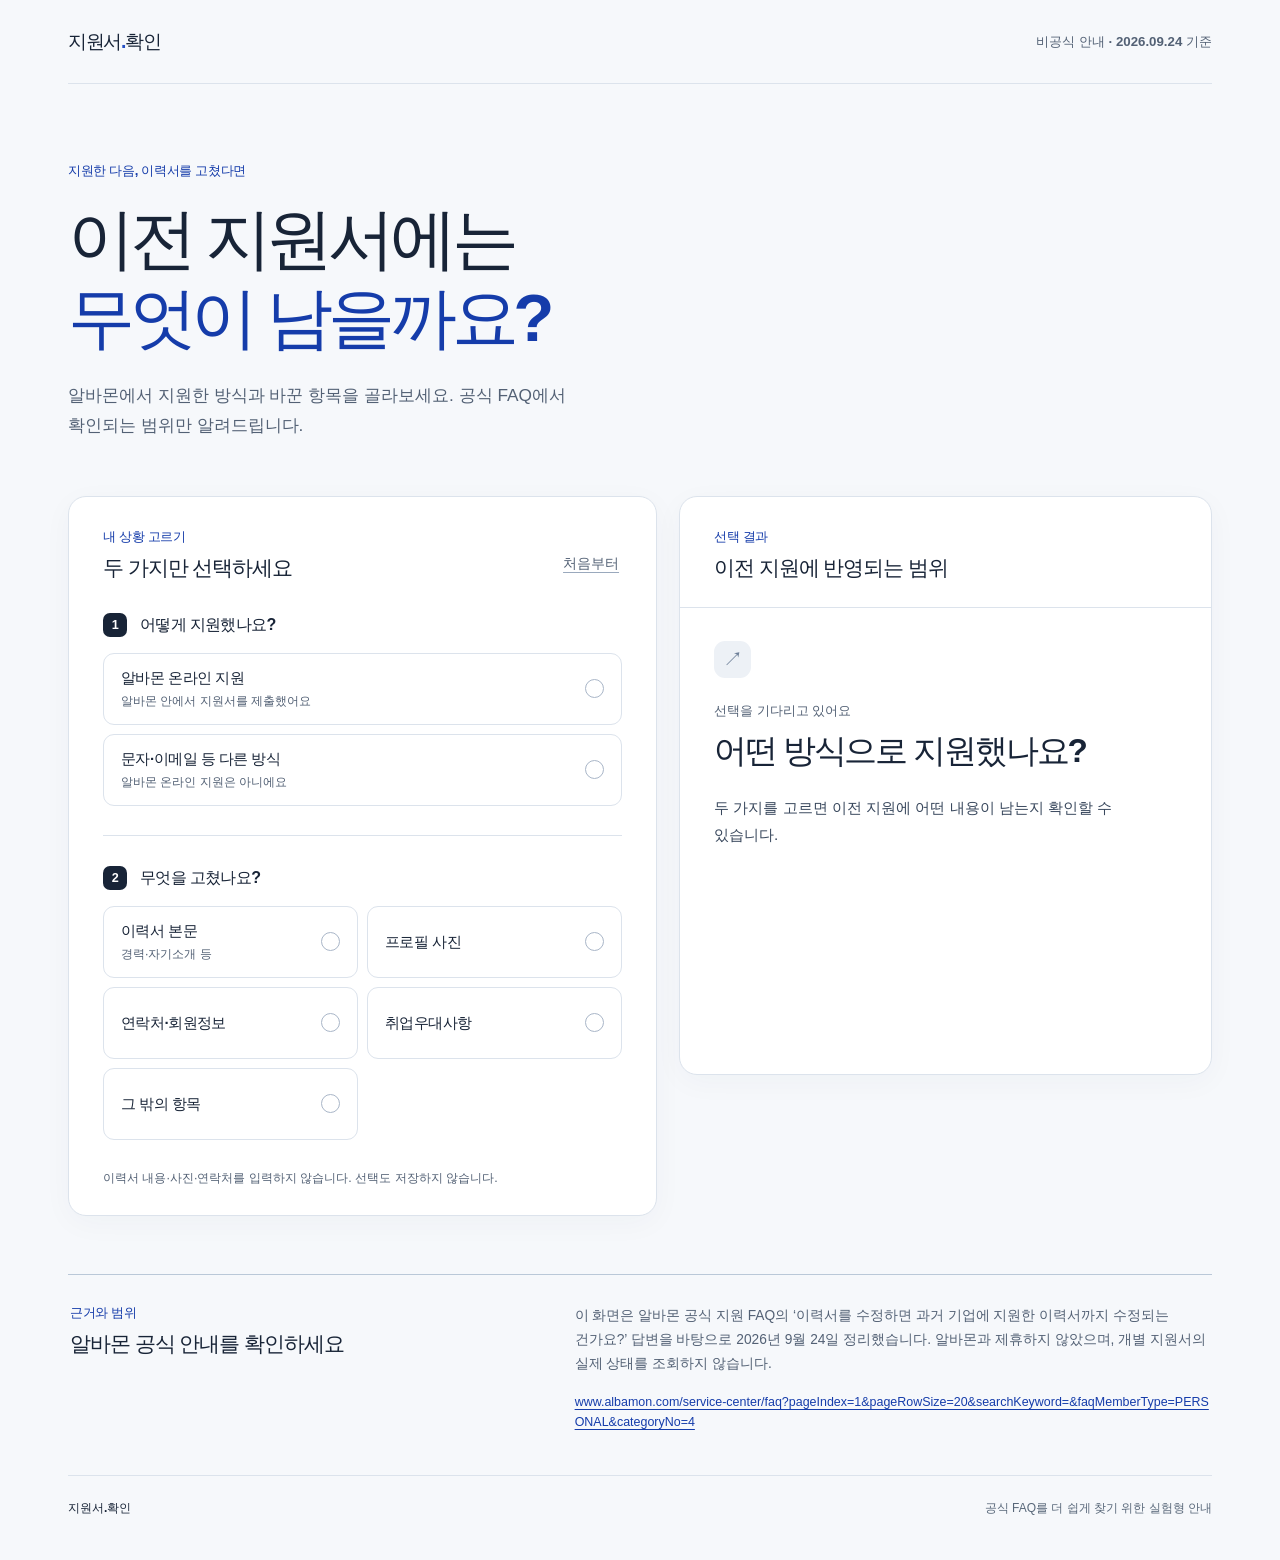
==== index.html @ f2a23b18 "Launch exploratory resume change guide" ====
<!doctype html>
<html lang="ko">
  <head>
    <meta charset="utf-8" />
    <meta name="viewport" content="width=device-width, initial-scale=1" />
    <meta http-equiv="Content-Security-Policy" content="default-src 'self'; script-src 'self'; style-src 'self'; img-src 'self' data:; connect-src 'none'; object-src 'none'; base-uri 'self'; form-action 'none'" />
    <meta name="theme-color" content="#f6f8fb" />
    <meta name="description" content="알바몬 지원 뒤 이력서를 고쳤다면 이전 지원에 무엇이 반영될까요? 지원 방식과 변경 항목을 선택해 공식 FAQ의 해당 설명을 확인하세요." />
    <meta property="og:type" content="website" />
    <meta property="og:locale" content="ko_KR" />
    <meta property="og:title" content="이전 지원서에는 무엇이 남을까요?" />
    <meta property="og:description" content="알바몬 온라인 지원 뒤 이력서 본문·사진·연락처·취업우대사항 수정 영향 안내. 공식 FAQ에 근거한 비공식 시제품입니다." />
    <meta property="og:url" content="https://chaaany.github.io/resume-after-apply/" />
    <meta property="og:image" content="https://chaaany.github.io/resume-after-apply/og.png" />
    <meta name="twitter:card" content="summary_large_image" />
    <link rel="canonical" href="https://chaaany.github.io/resume-after-apply/" />
    <link rel="icon" type="image/svg+xml" href="./favicon.svg" />
    <title>지원 후 이력서 수정, 이전 지원엔 어떻게 보일까?</title>
    <link rel="stylesheet" href="./styles.css" />
    <script type="module" src="./app.mjs"></script>
  </head>
  <body>
    <a class="skip-link" href="#main">본문으로 건너뛰기</a>
    <div class="page-shell">
      <header class="site-header">
        <a class="site-name" href="./" aria-label="지원서 확인, 처음으로">지원서<span class="site-name-dot" aria-hidden="true">.</span>확인</a>
        <span class="header-note">비공식 안내 · 2026.09.24 기준</span>
      </header>

      <main id="main">
        <div class="intro">
          <p class="eyebrow">지원한 다음, 이력서를 고쳤다면</p>
          <h1>이전 지원서에는<br /><span>무엇이 남을까요?</span></h1>
          <p class="intro-copy">알바몬에서 지원한 방식과 바꾼 항목을 골라보세요. 공식 FAQ에서 확인되는 범위만 알려드립니다.</p>
        </div>

        <div class="workspace">
          <section class="selector-panel" aria-labelledby="selection-title">
            <div class="section-heading">
              <div>
                <p class="section-label">내 상황 고르기</p>
                <h2 id="selection-title">두 가지만 선택하세요</h2>
              </div>
              <button id="reset-choice" class="reset-button" type="button">처음부터</button>
            </div>

            <form id="decision-form">
              <fieldset class="choice-group">
                <legend><span class="question-order">1</span> 어떻게 지원했나요?</legend>
                <div class="choice-list">
                  <label class="choice"><input type="radio" name="method" value="online" /><span class="choice-copy"><strong>알바몬 온라인 지원</strong><small>알바몬 안에서 지원서를 제출했어요</small></span><span class="choice-indicator" aria-hidden="true"></span></label>
                  <label class="choice"><input type="radio" name="method" value="other" /><span class="choice-copy"><strong>문자·이메일 등 다른 방식</strong><small>알바몬 온라인 지원은 아니에요</small></span><span class="choice-indicator" aria-hidden="true"></span></label>
                </div>
              </fieldset>

              <fieldset class="choice-group choice-group--last">
                <legend><span class="question-order">2</span> 무엇을 고쳤나요?</legend>
                <div class="choice-list choice-list--compact">
                  <label class="choice"><input type="radio" name="change" value="body" /><span class="choice-copy"><strong>이력서 본문</strong><small>경력·자기소개 등</small></span><span class="choice-indicator" aria-hidden="true"></span></label>
                  <label class="choice"><input type="radio" name="change" value="photo" /><span class="choice-copy"><strong>프로필 사진</strong></span><span class="choice-indicator" aria-hidden="true"></span></label>
                  <label class="choice"><input type="radio" name="change" value="contact" /><span class="choice-copy"><strong>연락처·회원정보</strong></span><span class="choice-indicator" aria-hidden="true"></span></label>
                  <label class="choice"><input type="radio" name="change" value="preference" /><span class="choice-copy"><strong>취업우대사항</strong></span><span class="choice-indicator" aria-hidden="true"></span></label>
                  <label class="choice"><input type="radio" name="change" value="other" /><span class="choice-copy"><strong>그 밖의 항목</strong></span><span class="choice-indicator" aria-hidden="true"></span></label>
                </div>
              </fieldset>
            </form>
            <p class="privacy-note">이력서 내용·사진·연락처를 입력하지 않습니다. 선택도 저장하지 않습니다.</p>
          </section>

          <section class="answer-panel" aria-labelledby="answer-heading">
            <div class="answer-header">
              <p class="section-label">선택 결과</p>
              <h2 id="answer-heading">이전 지원에 반영되는 범위</h2>
            </div>
            <div id="result-content" class="result-content" aria-live="polite" aria-atomic="true"></div>
            <noscript><p class="noscript-note">결과를 보려면 브라우저에서 JavaScript를 켜주세요. 아래 공식 FAQ에서는 바로 내용을 확인할 수 있습니다.</p></noscript>
          </section>
        </div>

        <aside class="source-note" aria-labelledby="source-title">
          <div>
            <p class="section-label">근거와 범위</p>
            <h2 id="source-title">알바몬 공식 안내를 확인하세요</h2>
          </div>
          <div class="source-detail">
            <p>이 화면은 알바몬 공식 지원 FAQ의 ‘이력서를 수정하면 과거 기업에 지원한 이력서까지 수정되는 건가요?’ 답변을 바탕으로 2026년 9월 24일 정리했습니다. 알바몬과 제휴하지 않았으며, 개별 지원서의 실제 상태를 조회하지 않습니다.</p>
            <p class="source-url"><a href="https://www.albamon.com/service-center/faq?pageIndex=1&amp;pageRowSize=20&amp;searchKeyword=&amp;faqMemberType=PERSONAL&amp;categoryNo=4" target="_blank" rel="noopener noreferrer">www.albamon.com/service-center/faq?pageIndex=1&amp;pageRowSize=20&amp;searchKeyword=&amp;faqMemberType=PERSONAL&amp;categoryNo=4</a></p>
          </div>
        </aside>
      </main>

      <footer class="site-footer"><span>지원서.확인</span><span>공식 FAQ를 더 쉽게 찾기 위한 실험형 안내</span></footer>
    </div>
  </body>
</html>
---- styles.css ----
:root {
  color-scheme: light;
  --ink: #182437;
  --muted: #536175;
  --line: #dce3ec;
  --blue: #254fc4;
  --blue-dark: #153caa;
  --blue-pale: #edf3ff;
  --surface: #ffffff;
  --canvas: #f6f8fb;
  --unknown: #83501d;
  --unknown-pale: #fff5e7;
  font-family: -apple-system, BlinkMacSystemFont, "Apple SD Gothic Neo", "Malgun Gothic", "Noto Sans KR", sans-serif;
  font-synthesis: none;
}

* { box-sizing: border-box; }
html { scroll-behavior: smooth; }
body { margin: 0; color: var(--ink); background: var(--canvas); }
button, input { font: inherit; }
a { color: var(--blue-dark); }

.skip-link {
  position: fixed;
  z-index: 10;
  top: -4rem;
  left: 1rem;
  padding: .7rem 1rem;
  background: var(--ink);
  color: white;
}
.skip-link:focus { top: 1rem; }

.page-shell { max-width: 1220px; margin: 0 auto; padding: 0 38px; }
.site-header {
  display: flex;
  align-items: center;
  justify-content: space-between;
  gap: 1rem;
  min-height: 84px;
  border-bottom: 1px solid var(--line);
}
.site-name {
  text-decoration: none;
  color: var(--ink);
  font-size: 1.21rem;
  font-weight: 800;
  letter-spacing: -.07em;
  white-space: nowrap;
}
.site-name-dot { color: var(--blue); }
.header-note { color: var(--muted); font-size: .83rem; font-weight: 600; text-align: right; }

.intro { max-width: 770px; padding: 78px 0 56px; }
.eyebrow, .section-label {
  margin: 0;
  color: var(--blue-dark);
  font-size: .82rem;
  font-weight: 800;
  letter-spacing: -.025em;
}
.eyebrow { margin-bottom: 20px; }
.intro h1 {
  margin: 0;
  font-size: clamp(2.5rem, 5.25vw, 4.9rem);
  font-weight: 800;
  letter-spacing: -.079em;
  line-height: 1.17;
  word-break: keep-all;
}
.intro h1 span { color: var(--blue-dark); }
.intro-copy { max-width: 560px; margin: 24px 0 0; color: var(--muted); font-size: 1.08rem; line-height: 1.7; word-break: keep-all; }

.workspace { display: grid; grid-template-columns: minmax(0, 1.05fr) minmax(0, .95fr); gap: 22px; align-items: start; }
.selector-panel, .answer-panel { min-width: 0; border: 1px solid var(--line); border-radius: 18px; background: var(--surface); box-shadow: 0 7px 30px rgba(26, 48, 91, .035); }
.selector-panel { padding: 31px 34px 27px; }
.section-heading { display: flex; align-items: end; justify-content: space-between; gap: 12px; }
.section-heading h2, .answer-header h2, .source-note h2 { margin: 8px 0 0; font-size: 1.32rem; line-height: 1.35; letter-spacing: -.05em; }
.reset-button {
  flex: 0 0 auto;
  border: 0;
  padding: 10px 3px;
  background: transparent;
  color: var(--muted);
  font-size: .87rem;
  font-weight: 700;
  text-decoration: underline;
  text-decoration-color: #9aa9bd;
  text-underline-offset: 4px;
  cursor: pointer;
}
.reset-button:hover { color: var(--ink); }
.reset-button:focus-visible, .button-link:focus-visible, a:focus-visible { outline: 3px solid #5b83f5; outline-offset: 4px; border-radius: 3px; }

.choice-group { min-width: 0; margin: 30px 0 0; padding: 0 0 29px; border: 0; border-bottom: 1px solid var(--line); }
.choice-group--last { padding-bottom: 0; border-bottom: 0; }
.choice-group legend { width: 100%; padding: 0; font-size: 1rem; font-weight: 800; letter-spacing: -.04em; }
.question-order { display: inline-grid; place-items: center; width: 24px; height: 24px; margin-right: 9px; border-radius: 7px; background: var(--ink); color: white; font-size: .79rem; font-weight: 700; vertical-align: 1px; }
.choice-list { display: grid; gap: 9px; margin-top: 16px; }
.choice-list--compact { grid-template-columns: repeat(2, minmax(0, 1fr)); }
.choice {
  position: relative;
  display: flex;
  align-items: center;
  gap: 12px;
  min-height: 72px;
  padding: 13px 17px;
  border: 1.5px solid var(--line);
  border-radius: 11px;
  background: #fff;
  cursor: pointer;
  transition: border-color .14s ease, background-color .14s ease;
}
.choice:hover { border-color: #829ee7; }
.choice:has(input:checked) { border-color: var(--blue); background: #f5f8ff; }
.choice:focus-within { outline: 3px solid #5b83f5; outline-offset: 2px; }
.choice input { position: absolute; width: 1px; height: 1px; opacity: 0; }
.choice-copy { display: grid; min-width: 0; gap: 4px; flex: 1; word-break: keep-all; }
.choice-copy strong { font-size: .94rem; line-height: 1.4; letter-spacing: -.035em; }
.choice-copy small { color: var(--muted); font-size: .78rem; line-height: 1.45; }
.choice-indicator { width: 19px; height: 19px; flex: 0 0 19px; border: 1.5px solid #a9b6c8; border-radius: 50%; }
.choice input:checked ~ .choice-indicator { border: 5.5px solid var(--blue); background: white; }
.privacy-note { margin: 28px 0 0; color: var(--muted); font-size: .78rem; line-height: 1.65; word-break: keep-all; }

.answer-panel { overflow: hidden; }
.answer-header { padding: 31px 34px 24px; border-bottom: 1px solid var(--line); }
.result-content { min-height: 466px; padding: 33px 34px 32px; }
.result-mark { display: grid; place-items: center; width: 37px; height: 37px; margin-bottom: 24px; border-radius: 11px; background: var(--blue-pale); color: var(--blue-dark); font-size: 1.35rem; font-weight: 800; line-height: 1; }
.result-mark--empty { background: #edf1f6; color: #6f8099; font-size: 1.25rem; }
.result-content[data-state="unknown"] .result-mark { background: var(--unknown-pale); color: var(--unknown); }
.result-kicker { margin: 0 0 9px; color: var(--blue-dark); font-size: .82rem; font-weight: 800; }
.result-content[data-state="unknown"] .result-kicker { color: var(--unknown); }
.result-content[data-state="empty"] .result-kicker { color: var(--muted); }
.result-title { margin: 0; font-size: clamp(1.56rem, 2.6vw, 2.1rem); line-height: 1.3; font-weight: 800; letter-spacing: -.065em; word-break: keep-all; }
.result-context { margin: 11px 0 0; color: var(--muted); font-size: .83rem; font-weight: 700; }
.result-description { margin: 23px 0 0; color: #39485d; font-size: .96rem; line-height: 1.75; word-break: keep-all; }
.result-next-heading { margin: 28px 0 0; padding-top: 23px; border-top: 1px solid var(--line); font-size: .83rem; font-weight: 800; }
.result-next { margin: 8px 0 0; color: #39485d; font-size: .91rem; line-height: 1.7; word-break: keep-all; }
.result-actions { display: flex; flex-wrap: wrap; gap: 8px; margin-top: 27px; }
.button-link { display: inline-flex; align-items: center; justify-content: center; min-height: 44px; padding: 10px 15px; border-radius: 8px; font-size: .86rem; font-weight: 800; line-height: 1.35; text-decoration: none; text-align: center; }
.button-link--primary { background: var(--blue); color: white; }
.button-link--primary:hover { background: var(--blue-dark); }
.button-link--quiet { border: 1px solid var(--line); background: white; color: var(--ink); }
.button-link--quiet:hover { background: var(--canvas); }
.result-footnote { margin: 22px 0 0; color: var(--muted); font-size: .76rem; line-height: 1.6; word-break: keep-all; }
.noscript-note { margin: 0 34px 30px; font-size: .9rem; }

.source-note { display: grid; grid-template-columns: minmax(0, .85fr) minmax(0, 1.15fr); gap: 35px; margin-top: 58px; padding: 29px 2px 43px; border-top: 1px solid #bac8d8; }
.source-detail p { margin: 0; color: var(--muted); font-size: .86rem; line-height: 1.75; word-break: keep-all; }
.source-detail .source-url { margin-top: 17px; font-size: .78rem; line-height: 1.55; overflow-wrap: anywhere; word-break: break-all; }
.source-url a { text-underline-offset: 3px; }
.site-footer { display: flex; justify-content: space-between; gap: 1rem; padding: 24px 0 43px; border-top: 1px solid var(--line); color: #586779; font-size: .75rem; }
.site-footer span:first-child { color: var(--ink); font-weight: 800; }

@media (max-width: 860px) {
  .page-shell { padding: 0 24px; }
  .intro { padding: 58px 0 44px; }
  .workspace { grid-template-columns: 1fr; }
  .result-content { min-height: 310px; }
  .source-note { grid-template-columns: 1fr; gap: 17px; }
}

@media (max-width: 520px) {
  .page-shell { padding: 0 16px; }
  .site-header { min-height: 67px; }
  .site-name { font-size: 1.08rem; }
  .header-note { max-width: 118px; font-size: .7rem; line-height: 1.35; }
  .intro { padding: 46px 2px 34px; }
  .intro h1 { font-size: clamp(2.28rem, 9.9vw, 3.4rem); }
  .intro-copy { margin-top: 19px; font-size: .96rem; }
  .workspace { gap: 14px; }
  .selector-panel { padding: 23px 18px 22px; }
  .answer-header { padding: 23px 20px 19px; }
  .result-content { padding: 25px 20px 27px; }
  .choice-group { margin-top: 27px; }
  .choice-list--compact { grid-template-columns: 1fr 1fr; }
  .choice-list--compact .choice { min-height: 65px; padding: 11px; }
  .choice-list--compact .choice-copy strong { font-size: .84rem; }
  .choice-list--compact .choice-copy small { font-size: .72rem; }
  .choice-list--compact .choice-indicator { width: 16px; height: 16px; flex-basis: 16px; }
  .choice-list--compact .choice input:checked ~ .choice-indicator { border-width: 5px; }
  .source-note { margin-top: 44px; padding-bottom: 32px; }
  .site-footer { flex-direction: column; gap: 5px; padding-bottom: 28px; }
}

@media (max-width: 355px) {
  .choice-list--compact { grid-template-columns: 1fr; }
}

@media (prefers-reduced-motion: reduce) {
  html { scroll-behavior: auto; }
  .choice { transition: none; }
}
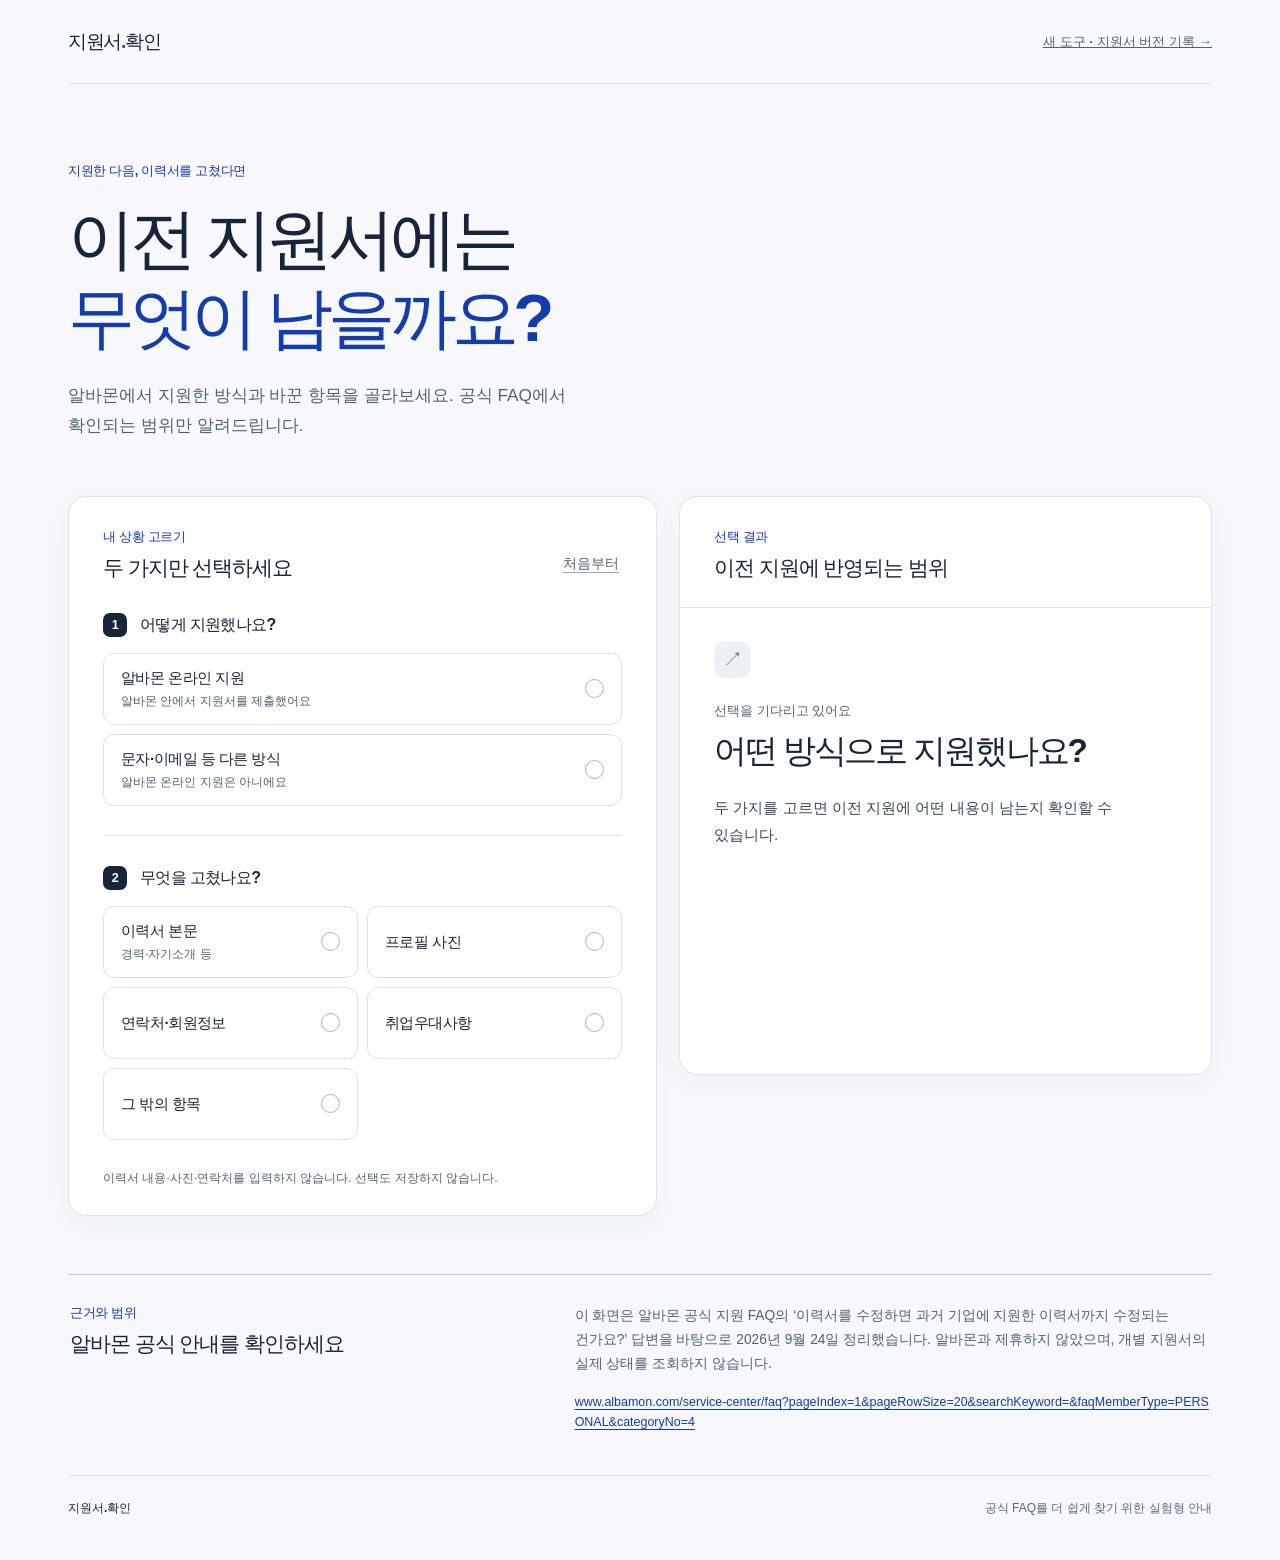
==== commit dd855dd6: "Publish resume version record page" ====
--- a/index.html
+++ b/index.html
@@ -16,15 +16,15 @@
     <link rel="canonical" href="https://chaaany.github.io/resume-after-apply/" />
     <link rel="icon" type="image/svg+xml" href="./favicon.svg" />
     <title>지원 후 이력서 수정, 이전 지원엔 어떻게 보일까?</title>
-    <link rel="stylesheet" href="./styles.css" />
-    <script type="module" src="./app.mjs"></script>
+    <link rel="stylesheet" href="./styles.css?v=20260924-2" />
+    <script type="module" src="./app.mjs?v=20260924-2"></script>
   </head>
   <body>
     <a class="skip-link" href="#main">본문으로 건너뛰기</a>
     <div class="page-shell">
       <header class="site-header">
         <a class="site-name" href="./" aria-label="지원서 확인, 처음으로">지원서<span class="site-name-dot" aria-hidden="true">.</span>확인</a>
-        <span class="header-note">비공식 안내 · 2026.09.24 기준</span>
+        <a class="header-note" href="./versions.html">새 도구 · 지원서 버전 기록 →</a>
       </header>
 
       <main id="main">
@@ -64,13 +64,17 @@
                 </div>
               </fieldset>
             </form>
+            <div id="result-shortcut" class="result-shortcut" hidden>
+              <span>선택 결과가 준비됐어요</span>
+              <button id="view-result" type="button" aria-controls="result-content">결과 보기 <span aria-hidden="true">↓</span></button>
+            </div>
             <p class="privacy-note">이력서 내용·사진·연락처를 입력하지 않습니다. 선택도 저장하지 않습니다.</p>
           </section>
 
           <section class="answer-panel" aria-labelledby="answer-heading">
             <div class="answer-header">
               <p class="section-label">선택 결과</p>
-              <h2 id="answer-heading">이전 지원에 반영되는 범위</h2>
+              <h2 id="answer-heading" tabindex="-1">이전 지원에 반영되는 범위</h2>
             </div>
             <div id="result-content" class="result-content" aria-live="polite" aria-atomic="true"></div>
             <noscript><p class="noscript-note">결과를 보려면 브라우저에서 JavaScript를 켜주세요. 아래 공식 FAQ에서는 바로 내용을 확인할 수 있습니다.</p></noscript>
--- a/styles.css
+++ b/styles.css
@@ -90,7 +90,7 @@
   cursor: pointer;
 }
 .reset-button:hover { color: var(--ink); }
-.reset-button:focus-visible, .button-link:focus-visible, a:focus-visible { outline: 3px solid #5b83f5; outline-offset: 4px; border-radius: 3px; }
+.reset-button:focus-visible, .button-link:focus-visible, .result-shortcut button:focus-visible, #answer-heading:focus-visible, a:focus-visible { outline: 3px solid #5b83f5; outline-offset: 4px; border-radius: 3px; }
 
 .choice-group { min-width: 0; margin: 30px 0 0; padding: 0 0 29px; border: 0; border-bottom: 1px solid var(--line); }
 .choice-group--last { padding-bottom: 0; border-bottom: 0; }
@@ -121,6 +121,8 @@
 .choice-indicator { width: 19px; height: 19px; flex: 0 0 19px; border: 1.5px solid #a9b6c8; border-radius: 50%; }
 .choice input:checked ~ .choice-indicator { border: 5.5px solid var(--blue); background: white; }
 .privacy-note { margin: 28px 0 0; color: var(--muted); font-size: .78rem; line-height: 1.65; word-break: keep-all; }
+.result-shortcut[hidden] { display: none; }
+.result-shortcut { display: none; }
 
 .answer-panel { overflow: hidden; }
 .answer-header { padding: 31px 34px 24px; border-bottom: 1px solid var(--line); }
@@ -143,6 +145,9 @@
 .button-link--quiet { border: 1px solid var(--line); background: white; color: var(--ink); }
 .button-link--quiet:hover { background: var(--canvas); }
 .result-footnote { margin: 22px 0 0; color: var(--muted); font-size: .76rem; line-height: 1.6; word-break: keep-all; }
+.result-feedback { margin-top: 22px; padding-top: 18px; border-top: 1px solid var(--line); }
+.feedback-link { font-size: .86rem; font-weight: 800; text-underline-offset: 4px; }
+.feedback-note { margin: 7px 0 0; color: var(--muted); font-size: .76rem; line-height: 1.6; word-break: keep-all; }
 .noscript-note { margin: 0 34px 30px; font-size: .9rem; }
 
 .source-note { display: grid; grid-template-columns: minmax(0, .85fr) minmax(0, 1.15fr); gap: 35px; margin-top: 58px; padding: 29px 2px 43px; border-top: 1px solid #bac8d8; }
@@ -153,11 +158,44 @@
 .site-footer span:first-child { color: var(--ink); font-weight: 800; }
 
 @media (max-width: 860px) {
+  body.shortcut-visible { padding-bottom: 86px; }
   .page-shell { padding: 0 24px; }
   .intro { padding: 58px 0 44px; }
   .workspace { grid-template-columns: 1fr; }
   .result-content { min-height: 310px; }
   .source-note { grid-template-columns: 1fr; gap: 17px; }
+  .result-shortcut:not([hidden]) {
+    position: fixed;
+    z-index: 5;
+    right: 0;
+    bottom: 0;
+    left: 0;
+    display: flex;
+    align-items: center;
+    justify-content: space-between;
+    gap: 12px;
+    min-height: 76px;
+    padding: 12px max(24px, env(safe-area-inset-right)) max(12px, env(safe-area-inset-bottom)) max(24px, env(safe-area-inset-left));
+    border-top: 1px solid var(--line);
+    background: #fff;
+    box-shadow: 0 -8px 28px rgba(26, 48, 91, .09);
+    color: var(--ink);
+    font-size: .88rem;
+    font-weight: 800;
+  }
+  .result-shortcut button {
+    flex: 0 0 auto;
+    min-height: 44px;
+    border: 0;
+    border-radius: 8px;
+    padding: 10px 16px;
+    background: var(--blue);
+    color: #fff;
+    font-size: .88rem;
+    font-weight: 800;
+    cursor: pointer;
+  }
+  .result-shortcut button:hover { background: var(--blue-dark); }
 }
 
 @media (max-width: 520px) {
@@ -181,6 +219,7 @@
   .choice-list--compact .choice input:checked ~ .choice-indicator { border-width: 5px; }
   .source-note { margin-top: 44px; padding-bottom: 32px; }
   .site-footer { flex-direction: column; gap: 5px; padding-bottom: 28px; }
+  .result-shortcut:not([hidden]) { padding-right: 16px; padding-left: 16px; font-size: .82rem; }
 }
 
 @media (max-width: 355px) {
